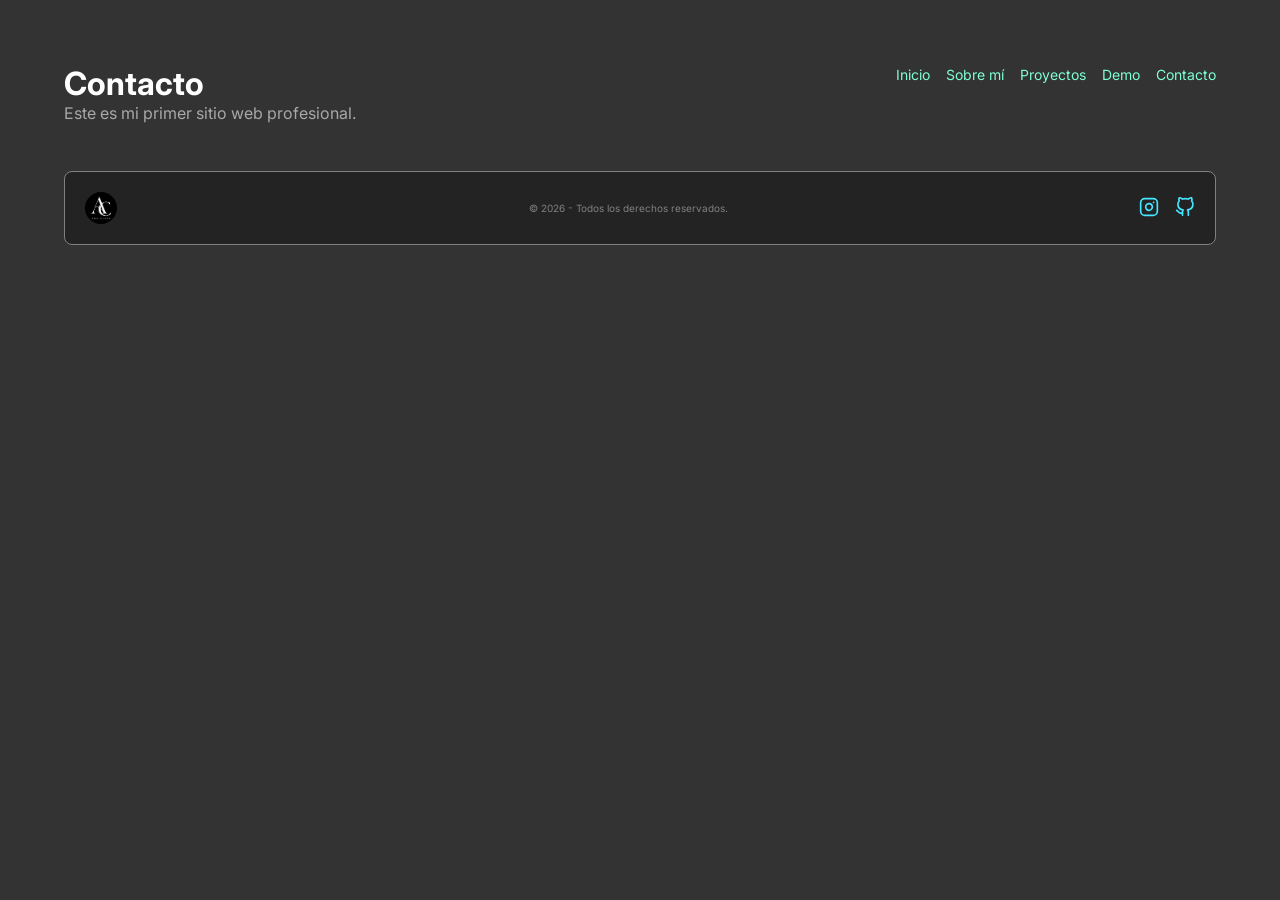
==== pages/contacto.html @ 7690a3b4 "feat: create 4 pages, link them, add logo" ====
<!doctype html>
<html lang="en">
  <head>
    <meta charset="UTF-8" />
    <meta name="viewport" content="width=device-width, initial-scale=1.0" />
    <link rel="stylesheet" href="../styles.css" />
    <link rel="preconnect" href="https://fonts.googleapis.com" />
    <link rel="preconnect" href="https://fonts.gstatic.com" crossorigin />
    <link
      href="https://fonts.googleapis.com/css2?family=Inter:ital,opsz,wght@0,14..32,100..900;1,14..32,100..900&display=swap"
      rel="stylesheet"
    />
    <title>Mi Primer Pagina</title>
  </head>
  <body>
    <main>
      <header>
        <div class="text-container">
          <h1>Contacto</h1>
          <p>Este es mi primer sitio web profesional.</p>
        </div>
        <nav>
          <ul>
            <li>
              <a href="../index.html">Inicio</a>
            </li>
            <li>
              <a href="./sobre-mi.html">Sobre mí</a>
            </li>
            <li>
              <a href="./proyectos.html">Proyectos</a>
            </li>
            <li>
              <a href="./demo.html">Demo</a>
            </li>
            <li>
              <a href="./contacto.html">Contacto</a>
            </li>
          </ul>
        </nav>
      </header>
      <section id="contacto"></section>
      <footer class="card">
        <img id="logo" src="../logo.png" alt="logo" />
        <p>&copy; 2026 - Todos los derechos reservados.</p>
        <ul>
          <li>
            <a><img id="instagram" src="../instagram.svg" alt="instagram" /></a>
          </li>
          <li>
            <a><img id="github" src="../github.svg" alt="github" /></a>
          </li>
        </ul>
      </footer>
    </main>
  </body>
</html>
---- styles.css ----
* {
  box-sizing: border-box;
  padding: 0;
  margin: 0;
}

body {
  background-color: #333333;
  font-family: "Inter", sans-serif;
  font-optical-sizing: auto;
  font-weight: normal;
  font-style: normal;
  color: white;
}

ul {
  list-style: none;
  padding: 0;
  margin: 0;
}

figcaption {
  font-size: 10px;
  color: gray;
}

main {
  padding: 4em;
  display: flex;
  flex-direction: column;
  gap: 24px;
  width: 100%;
}

header {
  display: flex;
  justify-content: space-between;
  align-items: flex-start;
}

nav ul {
  display: flex;
  gap: 16px;
}

#logo {
  border-radius: 100%;
  height: 32px;
}

a {
  color: aquamarine;
  text-decoration: none;
  font-size: 14px;
}

.card {
  background-color: rgba(0, 0, 0, 0.323);
  border: 1px solid grey;
  border-radius: 8px;
}

.profile-img {
  width: 200px;
  border-radius: 99%;
  border: 8px solid rgba(128, 128, 128, 0.422);
}

.text-container {
  & p {
    color: rgb(168, 168, 168);
  }
}

#profile-information {
  display: flex;
  flex-direction: row;
  gap: 24px;
  & #profile-picture {
    width: 400px;
    display: flex;
    flex-direction: column;
    padding: 2em;
    text-align: center;
    gap: 24px;
  }
}

#bio-container {
  display: flex;
  flex-direction: column;
  padding: 2em;
  width: 100%;
  height: fit-content;
}

.info {
  display: flex;
  justify-content: space-between;
  border-bottom: 1px solid gray;
  width: 100%;
  padding: 8px;
  margin: 16px 0 16px 0;
  & h4 {
    margin-bottom: 0.5em;
  }
  & p {
    font-size: 14px;
    color: rgb(168, 168, 168);
  }
  & div {
    width: 100%;
  }
}

.info:nth-child(4) {
  border: none;
}

.pill {
  background-color: rgba(127, 255, 212, 0.286);
  padding: 2px 8px;
  border-radius: 16px;
  width: fit-content;
  color: aquamarine !important;
}

footer {
  display: flex;
  align-items: center;
  justify-content: space-between;
  font-size: 10px;
  color: gray;
  padding: 2em;
  & ul {
    display: flex;
    gap: 16px;
    & img {
      height: 20px;
    }
  }
}

#skills {
  display: flex;
  flex-direction: column;
  padding: 2em;
  gap: 16px;
  & ul {
    display: flex;
    gap: 16px;
  }
}
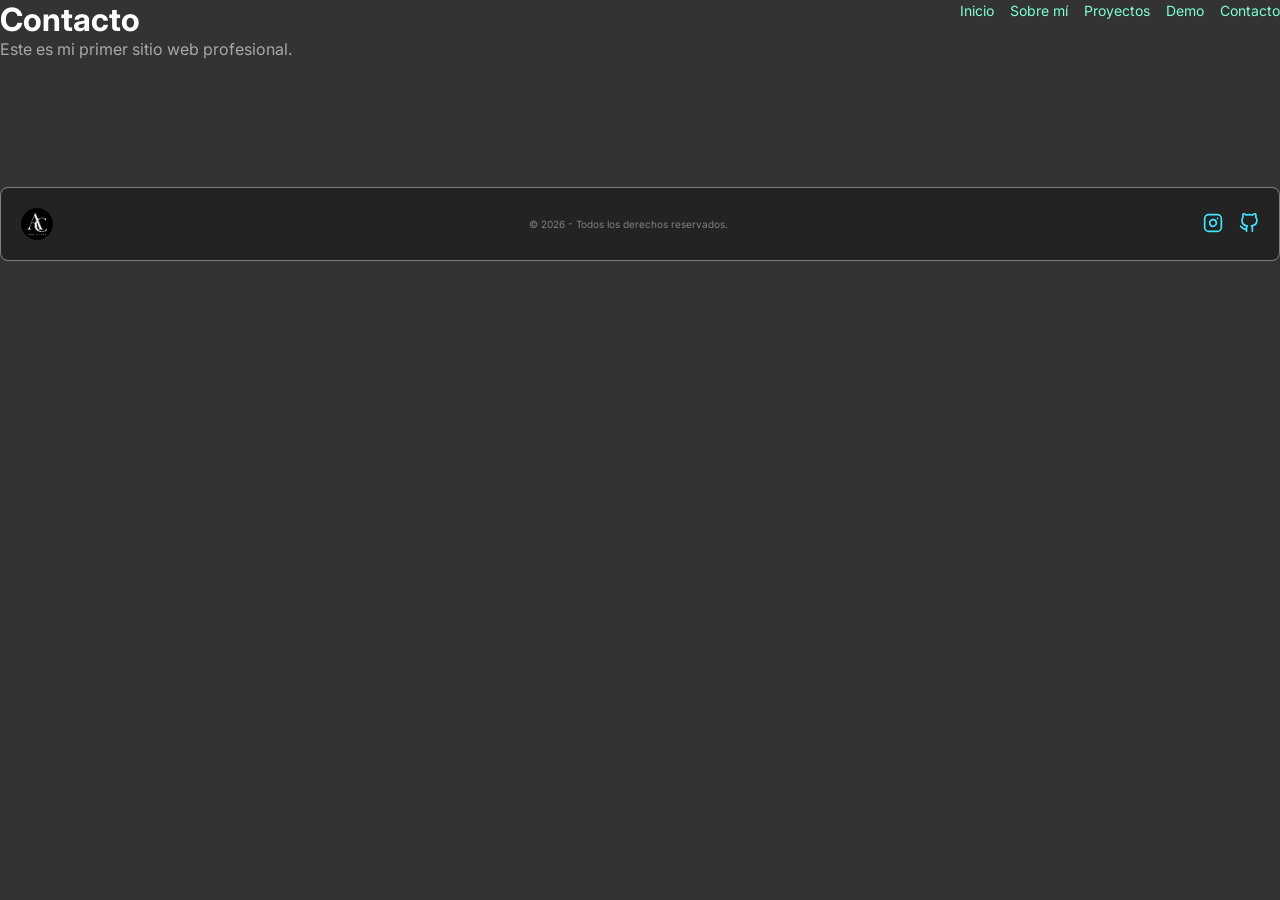
==== commit 7e0bc20f: "fix: html structure" ====
--- a/pages/contacto.html
+++ b/pages/contacto.html
@@ -13,45 +13,45 @@
     <title>Mi Primer Pagina</title>
   </head>
   <body>
-    <main>
-      <header>
-        <div class="text-container">
-          <h1>Contacto</h1>
-          <p>Este es mi primer sitio web profesional.</p>
-        </div>
-        <nav>
-          <ul>
-            <li>
-              <a href="../index.html">Inicio</a>
-            </li>
-            <li>
-              <a href="./sobre-mi.html">Sobre mí</a>
-            </li>
-            <li>
-              <a href="./proyectos.html">Proyectos</a>
-            </li>
-            <li>
-              <a href="./demo.html">Demo</a>
-            </li>
-            <li>
-              <a href="./contacto.html">Contacto</a>
-            </li>
-          </ul>
-        </nav>
-      </header>
-      <section id="contacto"></section>
-      <footer class="card">
-        <img id="logo" src="../logo.png" alt="logo" />
-        <p>&copy; 2026 - Todos los derechos reservados.</p>
+    <header>
+      <div class="text-container">
+        <h1>Contacto</h1>
+        <p>Este es mi primer sitio web profesional.</p>
+      </div>
+      <nav>
         <ul>
           <li>
-            <a><img id="instagram" src="../instagram.svg" alt="instagram" /></a>
+            <a href="../index.html">Inicio</a>
           </li>
           <li>
-            <a><img id="github" src="../github.svg" alt="github" /></a>
+            <a href="./sobre-mi.html">Sobre mí</a>
+          </li>
+          <li>
+            <a href="./proyectos.html">Proyectos</a>
+          </li>
+          <li>
+            <a href="./demo.html">Demo</a>
+          </li>
+          <li>
+            <a href="./contacto.html">Contacto</a>
           </li>
         </ul>
-      </footer>
+      </nav>
+    </header>
+    <main>
+      <section id="contacto"></section>
     </main>
+    <footer class="card">
+      <img id="logo" src="../logo.png" alt="logo" />
+      <p>&copy; 2026 - Todos los derechos reservados.</p>
+      <ul>
+        <li>
+          <a><img id="instagram" src="../instagram.svg" alt="instagram" /></a>
+        </li>
+        <li>
+          <a><img id="github" src="../github.svg" alt="github" /></a>
+        </li>
+      </ul>
+    </footer>
   </body>
 </html>
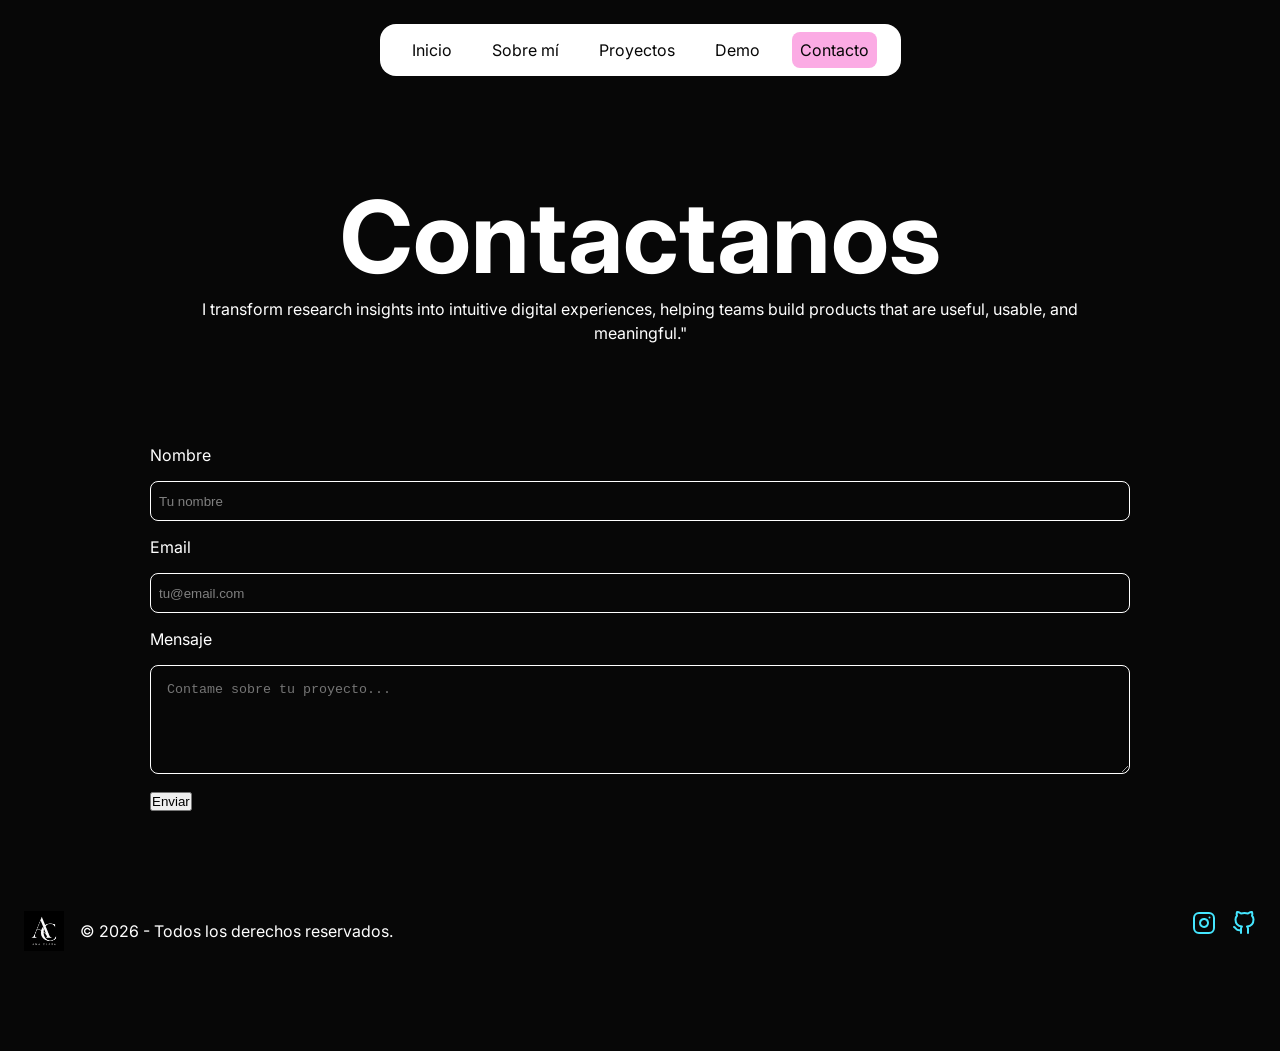
==== commit ae6f2bca: "add css to the sections" ====
--- a/pages/contacto.html
+++ b/pages/contacto.html
@@ -14,42 +14,91 @@
   </head>
   <body>
     <header>
-      <div class="text-container">
-        <h1>Contacto</h1>
-        <p>Este es mi primer sitio web profesional.</p>
-      </div>
       <nav>
         <ul>
           <li>
-            <a href="../index.html">Inicio</a>
+            <a href="#">Inicio</a>
           </li>
           <li>
-            <a href="./sobre-mi.html">Sobre mí</a>
+            <a href="sobre-mi.html">Sobre mí</a>
           </li>
           <li>
-            <a href="./proyectos.html">Proyectos</a>
+            <a href="proyectos.html">Proyectos</a>
           </li>
           <li>
-            <a href="./demo.html">Demo</a>
+            <a href="demo.html">Demo</a>
           </li>
           <li>
-            <a href="./contacto.html">Contacto</a>
+            <a class="active" href="/pages/contacto.html">Contacto</a>
           </li>
         </ul>
       </nav>
     </header>
     <main>
-      <section id="contacto"></section>
+      <section id="hero-contactos">
+        <div class="hero-text">
+          <h1>Contactanos</h1>
+          <p>
+            I transform research insights into intuitive digital experiences,
+            helping teams build products that are useful, usable, and
+            meaningful."
+          </p>
+        </div>
+      </section>
+      <section id="form">
+        <form>
+          <div class="input-group">
+            <label for="nombre">Nombre</label>
+            <input
+              type="text"
+              id="nombre"
+              name="nombre"
+              placeholder="Tu nombre"
+              required
+            />
+          </div>
+
+          <div class="input-group">
+            <label for="email">Email</label>
+            <input
+              type="email"
+              id="email"
+              name="email"
+              placeholder="tu@email.com"
+              required
+            />
+          </div>
+
+          <div class="input-group">
+            <label for="mensaje">Mensaje</label>
+            <textarea
+              id="mensaje"
+              name="mensaje"
+              rows="5"
+              placeholder="Contame sobre tu proyecto..."
+              required
+            ></textarea>
+          </div>
+
+          <button class="button-primary">Enviar</button>
+        </form>
+      </section>
     </main>
-    <footer class="card">
-      <img id="logo" src="../logo.png" alt="logo" />
-      <p>&copy; 2026 - Todos los derechos reservados.</p>
+    <footer>
+      <div id="footer-logo-container">
+        <img height="40px" id="logo" src="../logo.png" alt="logo" />
+        <p>&copy; 2026 - Todos los derechos reservados.</p>
+      </div>
       <ul>
         <li>
-          <a><img id="instagram" src="../instagram.svg" alt="instagram" /></a>
+          <a href="www.instagram.com"
+            ><img id="instagram" src="../instagram.svg" alt="instagram"
+          /></a>
         </li>
         <li>
-          <a><img id="github" src="../github.svg" alt="github" /></a>
+          <a href="www.github.com"
+            ><img id="github" src="../github.svg" alt="github"
+          /></a>
         </li>
       </ul>
     </footer>
--- a/styles.css
+++ b/styles.css
@@ -5,149 +5,250 @@
 }
 
 body {
-  background-color: #333333;
+  background-color: #070707;
   font-family: "Inter", sans-serif;
-  font-optical-sizing: auto;
-  font-weight: normal;
-  font-style: normal;
   color: white;
 }
 
+main,
+header,
+footer {
+  max-width: 1440px;
+  margin: 0 auto;
+}
+
+a {
+  text-decoration: none;
+}
+
 ul {
-  list-style: none;
-  padding: 0;
-  margin: 0;
-}
-
-figcaption {
-  font-size: 10px;
-  color: gray;
-}
-
-main {
-  padding: 4em;
+  list-style-type: none;
+}
+
+nav {
+  background-color: white;
+  padding: 16px 24px;
+  border-radius: 16px;
+  display: flex;
+  justify-content: center;
+  align-items: center;
+  margin: 24px auto 0 auto;
+  width: fit-content;
+  & ul {
+    display: flex;
+    gap: 24px;
+    list-style: none;
+    & li a {
+      font-size: 16px;
+      padding: 8px;
+      border-radius: 8px;
+      transition: all 0.5s ease;
+      color: #070707;
+    }
+    & li a:hover {
+      background-color: #fbabe4;
+    }
+  }
+}
+
+#hero {
+  padding: 100px 24px;
+  display: flex;
+  align-items: center;
+  justify-content: center;
+  gap: 24px;
+}
+
+#profile-pic {
+  height: 200px;
+  width: 200px;
+  border-radius: 100%;
+}
+
+.hero-text {
   display: flex;
   flex-direction: column;
-  gap: 24px;
-  width: 100%;
-}
-
-header {
+  & h1 {
+    font-size: 100px;
+  }
+  & .small-text {
+    color: gainsboro;
+    font-size: 12px;
+    font-weight: 600;
+    text-transform: uppercase;
+    margin-bottom: 1em;
+  }
+}
+
+.button-container {
+  display: flex;
+  gap: 16px;
+  margin-top: 24px;
+  & button {
+    padding: 1em 2em;
+    border-radius: 8px;
+  }
+  & .button-primary {
+    background-color: white;
+    color: #070707;
+    border: none;
+  }
+  & .button-primary:hover {
+    background-color: #fbabe4;
+    transition: all 0.5s ease;
+  }
+  & .button-secondary {
+    background: transparent;
+    border: 1px solid white;
+    color: white;
+  }
+  & .button-secondary:hover {
+    background-color: #fbabe4;
+    color: #070707;
+    border: 1px solid #fbabe4;
+    transition: all 0.5s ease;
+  }
+}
+
+#cards {
+  padding: 50px 24px;
+  display: flex;
+  gap: 24px;
+  & .card {
+    background: white;
+    color: #070707;
+    display: flex;
+    padding: 24px;
+    gap: 16px;
+    border-radius: 8px;
+    width: 350px;
+    & img {
+      border-radius: 8px;
+    }
+  }
+  & .card:hover {
+    background-color: #fbabe4;
+    transition: all 0.5s ease;
+  }
+}
+
+.text-container-card {
+  display: flex;
+  flex-direction: column;
+  & p {
+    font-size: 12px;
+    margin-top: 1em;
+  }
+}
+
+footer {
+  padding: 100px 24px;
   display: flex;
   justify-content: space-between;
-  align-items: flex-start;
-}
-
-nav ul {
-  display: flex;
-  gap: 16px;
-}
-
-#logo {
-  border-radius: 100%;
-  height: 32px;
-}
-
-a {
-  color: aquamarine;
-  text-decoration: none;
-  font-size: 14px;
-}
-
-.card {
-  background-color: rgba(0, 0, 0, 0.323);
-  border: 1px solid grey;
-  border-radius: 8px;
-}
-
-.profile-img {
-  width: 200px;
-  border-radius: 99%;
-  border: 8px solid rgba(128, 128, 128, 0.422);
-}
-
-.text-container {
-  & p {
-    color: rgb(168, 168, 168);
-  }
-}
-
-#profile-information {
-  display: flex;
-  flex-direction: row;
-  gap: 24px;
-  & #profile-picture {
-    width: 400px;
-    display: flex;
-    flex-direction: column;
-    padding: 2em;
-    text-align: center;
-    gap: 24px;
-  }
-}
-
-#bio-container {
-  display: flex;
-  flex-direction: column;
-  padding: 2em;
-  width: 100%;
-  height: fit-content;
-}
-
-.info {
-  display: flex;
-  justify-content: space-between;
-  border-bottom: 1px solid gray;
-  width: 100%;
-  padding: 8px;
-  margin: 16px 0 16px 0;
-  & h4 {
-    margin-bottom: 0.5em;
-  }
-  & p {
-    font-size: 14px;
-    color: rgb(168, 168, 168);
-  }
-  & div {
-    width: 100%;
-  }
-}
-
-.info:nth-child(4) {
-  border: none;
-}
-
-.pill {
-  background-color: rgba(127, 255, 212, 0.286);
-  padding: 2px 8px;
-  border-radius: 16px;
-  width: fit-content;
-  color: aquamarine !important;
-}
-
-footer {
-  display: flex;
-  align-items: center;
-  justify-content: space-between;
-  font-size: 10px;
-  color: gray;
-  padding: 2em;
   & ul {
     display: flex;
     gap: 16px;
-    & img {
-      height: 20px;
-    }
-  }
-}
-
-#skills {
+  }
+}
+
+#footer-logo-container {
+  display: flex;
+  align-items: center;
+  justify-content: center;
+  gap: 16px;
+}
+
+.active {
+  background-color: #fbabe4;
+}
+
+#hero-sobre-mi {
+  padding: 100px 24px;
+  display: flex;
+  align-items: center;
+  justify-content: center;
+  gap: 24px;
+  text-align: center;
+  max-width: 980px;
+  margin: 0 auto;
+}
+
+p {
+  line-height: 1.5;
+}
+
+#experiencia {
+  padding: 100px 24px;
+  display: flex;
+  align-items: center;
+  justify-content: center;
+  gap: 24px;
+  text-align: center;
+  max-width: 980px;
+  margin: 0 auto;
+  & h3 {
+    color: white;
+    margin-bottom: 8px;
+  }
+  & p {
+    color: gainsboro;
+  }
+  article {
+    text-align: left;
+    & ul {
+      list-style-type: disc;
+      margin-top: 1em;
+    }
+  }
+}
+
+.project-card {
+  width: 980px;
+  display: flex;
+  gap: 24px;
+  align-items: center;
+  justify-content: center;
+  margin: 0 auto;
+}
+
+#hero-contactos {
+  padding: 100px 24px;
+  display: flex;
+  align-items: center;
+  justify-content: center;
+  gap: 24px;
+  text-align: center;
+  max-width: 980px;
+  margin: 0 auto;
+}
+
+.input-group {
   display: flex;
   flex-direction: column;
-  padding: 2em;
   gap: 16px;
-  & ul {
-    display: flex;
-    gap: 16px;
-  }
-}
+  margin-bottom: 1em;
+  & input {
+    height: 40px;
+    background-color: transparent;
+    border: 1px solid white;
+    padding: 8px;
+    border-radius: 8px;
+    color: white;
+  }
+  & textarea {
+    background-color: transparent;
+    border: 1px solid white;
+    padding: 16px;
+    border-radius: 8px;
+    color: white;
+  }
+}
+
+#form {
+  max-width: 980px;
+  margin: 0 auto;
+}
+
+input::placeholder {
+  color: gray;
+}
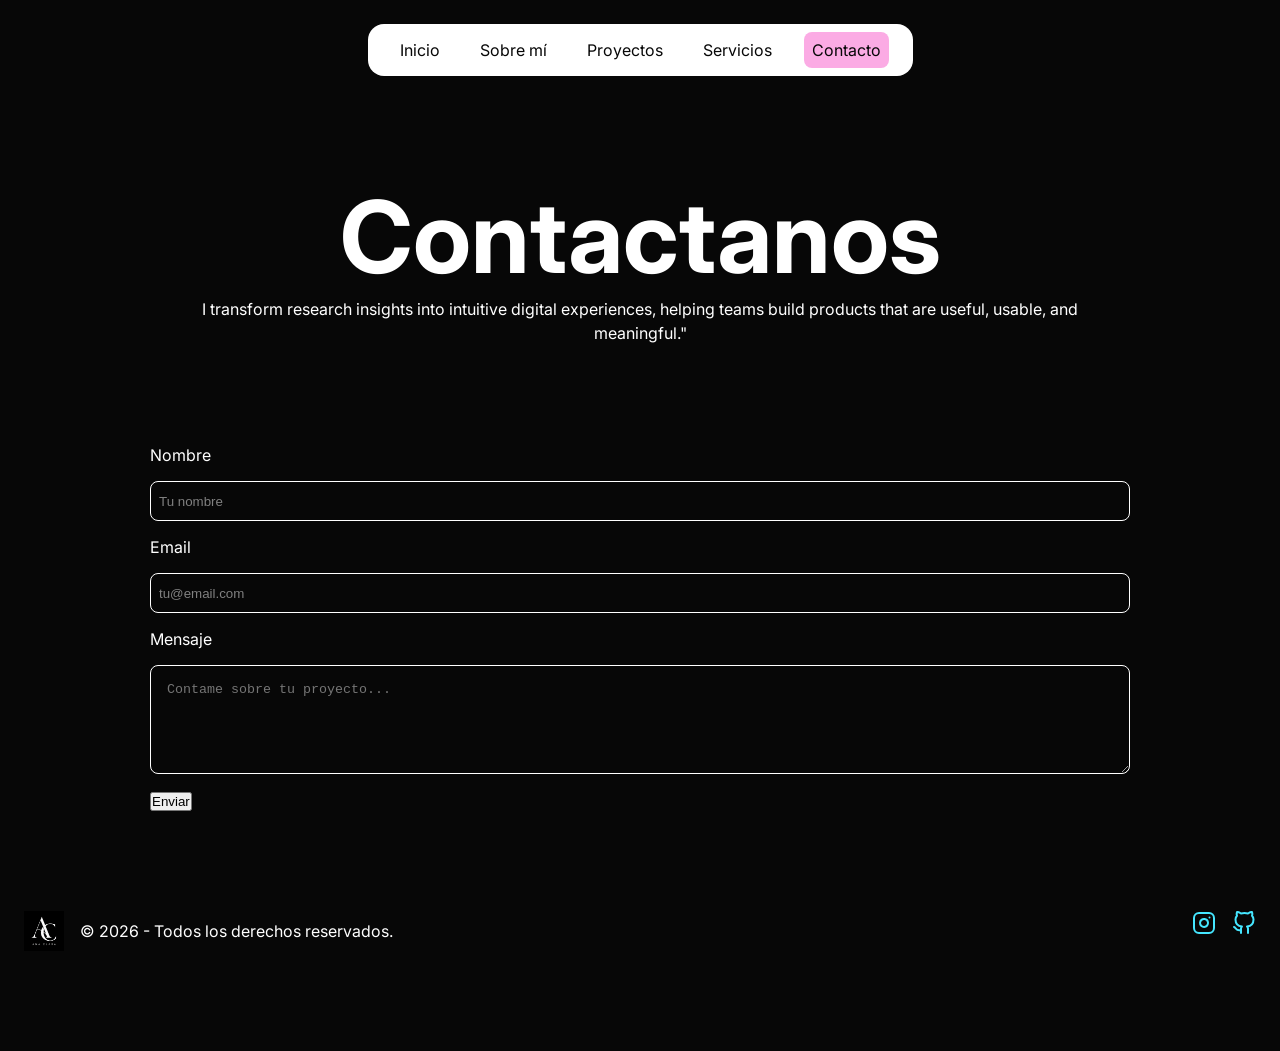
==== commit 53d8c5aa: "correcciones" ====
--- a/pages/contacto.html
+++ b/pages/contacto.html
@@ -3,7 +3,7 @@
   <head>
     <meta charset="UTF-8" />
     <meta name="viewport" content="width=device-width, initial-scale=1.0" />
-    <link rel="stylesheet" href="../styles.css" />
+    <link rel="stylesheet" href="../styles/styles.css" />
     <link rel="preconnect" href="https://fonts.googleapis.com" />
     <link rel="preconnect" href="https://fonts.gstatic.com" crossorigin />
     <link
@@ -26,7 +26,7 @@
             <a href="proyectos.html">Proyectos</a>
           </li>
           <li>
-            <a href="demo.html">Demo</a>
+            <a href="servicios.html">Servicios</a>
           </li>
           <li>
             <a class="active" href="/pages/contacto.html">Contacto</a>
--- a/styles/styles.css
+++ b/styles/styles.css
@@ -0,0 +1,264 @@
+/*Estilos Globales*/
+
+* {
+  box-sizing: border-box;
+  padding: 0;
+  margin: 0;
+}
+
+body {
+  background-color: #070707;
+  font-family: "Inter", sans-serif;
+  color: white;
+}
+
+main,
+header,
+footer {
+  max-width: 1440px;
+  margin: 0 auto;
+}
+
+a {
+  text-decoration: none;
+}
+
+/*Estilos Navegacion*/
+
+ul {
+  list-style-type: none;
+}
+
+nav {
+  background-color: white;
+  padding: 16px 24px;
+  border-radius: 16px;
+  display: flex;
+  justify-content: center;
+  align-items: center;
+  margin: 24px auto 0 auto;
+  width: fit-content;
+  & ul {
+    display: flex;
+    gap: 24px;
+    list-style: none;
+    & li a {
+      font-size: 16px;
+      padding: 8px;
+      border-radius: 8px;
+      transition: all 0.5s ease;
+      color: #070707;
+    }
+    & li a:hover {
+      background-color: #fbabe4;
+    }
+  }
+}
+
+/*Estilos Hero*/
+
+#hero {
+  padding: 100px 24px;
+  display: flex;
+  align-items: center;
+  justify-content: center;
+  gap: 24px;
+}
+
+#profile-pic {
+  height: 200px;
+  width: 200px;
+  border-radius: 100%;
+}
+
+.hero-text {
+  display: flex;
+  flex-direction: column;
+  & h1 {
+    font-size: 100px;
+  }
+  & .small-text {
+    color: gainsboro;
+    font-size: 12px;
+    font-weight: 600;
+    text-transform: uppercase;
+    margin-bottom: 1em;
+  }
+}
+
+.button-container {
+  display: flex;
+  gap: 16px;
+  margin-top: 24px;
+  & button {
+    padding: 1em 2em;
+    border-radius: 8px;
+  }
+  & .button-primary {
+    background-color: white;
+    color: #070707;
+    border: none;
+  }
+  & .button-primary:hover {
+    background-color: #fbabe4;
+    transition: all 0.5s ease;
+  }
+  & .button-secondary {
+    background: transparent;
+    border: 1px solid white;
+    color: white;
+  }
+  & .button-secondary:hover {
+    background-color: #fbabe4;
+    color: #070707;
+    border: 1px solid #fbabe4;
+    transition: all 0.5s ease;
+  }
+}
+
+/*Estilos Cards*/
+
+#cards {
+  padding: 50px 24px;
+  display: flex;
+  gap: 24px;
+  & .card {
+    background: white;
+    color: #070707;
+    display: flex;
+    padding: 24px;
+    gap: 16px;
+    border-radius: 8px;
+    width: 350px;
+    & img {
+      border-radius: 8px;
+    }
+  }
+  & .card:hover {
+    background-color: #fbabe4;
+    transition: all 0.5s ease;
+  }
+}
+
+.text-container-card {
+  display: flex;
+  flex-direction: column;
+  & p {
+    font-size: 12px;
+    margin-top: 1em;
+  }
+}
+
+/*Estilos Footer*/
+
+footer {
+  padding: 100px 24px;
+  display: flex;
+  justify-content: space-between;
+  & ul {
+    display: flex;
+    gap: 16px;
+  }
+}
+
+#footer-logo-container {
+  display: flex;
+  align-items: center;
+  justify-content: center;
+  gap: 16px;
+}
+
+.active {
+  background-color: #fbabe4;
+}
+
+#hero-sobre-mi {
+  padding: 100px 24px;
+  display: flex;
+  align-items: center;
+  justify-content: center;
+  gap: 24px;
+  text-align: center;
+  max-width: 980px;
+  margin: 0 auto;
+}
+
+p {
+  line-height: 1.5;
+}
+
+#experiencia {
+  padding: 100px 24px;
+  display: flex;
+  align-items: center;
+  justify-content: center;
+  gap: 24px;
+  text-align: center;
+  max-width: 980px;
+  margin: 0 auto;
+  & h3 {
+    color: white;
+    margin-bottom: 8px;
+  }
+  & p {
+    color: gainsboro;
+  }
+  article {
+    text-align: left;
+    & ul {
+      list-style-type: disc;
+      margin-top: 1em;
+    }
+  }
+}
+
+.project-card {
+  width: 980px;
+  display: flex;
+  gap: 24px;
+  align-items: center;
+  justify-content: center;
+  margin: 0 auto;
+}
+
+#hero-contactos {
+  padding: 100px 24px;
+  display: flex;
+  align-items: center;
+  justify-content: center;
+  gap: 24px;
+  text-align: center;
+  max-width: 980px;
+  margin: 0 auto;
+}
+
+.input-group {
+  display: flex;
+  flex-direction: column;
+  gap: 16px;
+  margin-bottom: 1em;
+  & input {
+    height: 40px;
+    background-color: transparent;
+    border: 1px solid white;
+    padding: 8px;
+    border-radius: 8px;
+    color: white;
+  }
+  & textarea {
+    background-color: transparent;
+    border: 1px solid white;
+    padding: 16px;
+    border-radius: 8px;
+    color: white;
+  }
+}
+
+#form {
+  max-width: 980px;
+  margin: 0 auto;
+}
+
+input::placeholder {
+  color: gray;
+}
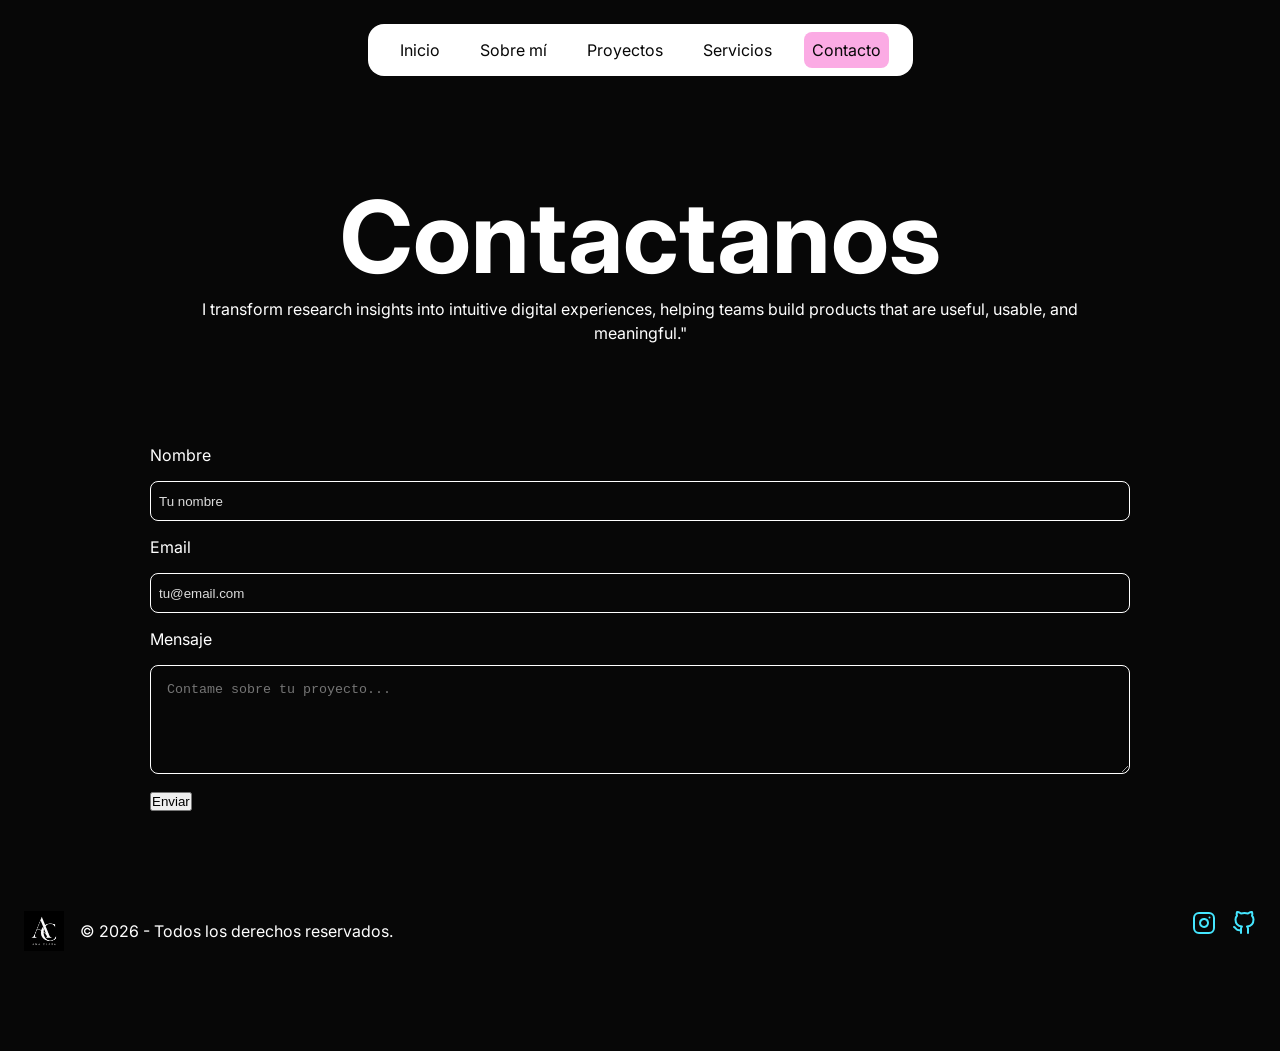
==== commit 6ea8861d: "fixes" ====
--- a/pages/contacto.html
+++ b/pages/contacto.html
@@ -20,22 +20,22 @@
             <a href="#">Inicio</a>
           </li>
           <li>
-            <a href="sobre-mi.html">Sobre mí</a>
+            <a href="./sobre-mi.html">Sobre mí</a>
           </li>
           <li>
-            <a href="proyectos.html">Proyectos</a>
+            <a href="./proyectos.html">Proyectos</a>
           </li>
           <li>
-            <a href="servicios.html">Servicios</a>
+            <a href="./servicios.html">Servicios</a>
           </li>
           <li>
-            <a class="active" href="/pages/contacto.html">Contacto</a>
+            <a class="active" href="./contacto.html">Contacto</a>
           </li>
         </ul>
       </nav>
     </header>
     <main>
-      <section id="hero-contactos">
+      <section class="hero-contactos">
         <div class="hero-text">
           <h1>Contactanos</h1>
           <p>
--- a/styles/styles.css
+++ b/styles/styles.css
@@ -7,9 +7,19 @@
 }
 
 body {
-  background-color: #070707;
+  background-color: var(--black-color);
   font-family: "Inter", sans-serif;
-  color: white;
+  color: var(--white-color);
+}
+
+:root {
+  --primary-color: #fbabe4;
+  --secondary-color: #1e293b;
+  --white-color: white;
+  --black-color: #070707;
+  --gray-color: gainsboro;
+  --spacing: 16px;
+  --border-radius: 16px;
 }
 
 main,
@@ -30,7 +40,7 @@
 }
 
 nav {
-  background-color: white;
+  background-color: var(--white-color);
   padding: 16px 24px;
   border-radius: 16px;
   display: flex;
@@ -47,10 +57,10 @@
       padding: 8px;
       border-radius: 8px;
       transition: all 0.5s ease;
-      color: #070707;
+      color: var(--black-color);
     }
     & li a:hover {
-      background-color: #fbabe4;
+      background-color: var(--primary-color);
     }
   }
 }
@@ -78,7 +88,7 @@
     font-size: 100px;
   }
   & .small-text {
-    color: gainsboro;
+    color: var(--gray-color);
     font-size: 12px;
     font-weight: 600;
     text-transform: uppercase;
@@ -95,23 +105,23 @@
     border-radius: 8px;
   }
   & .button-primary {
-    background-color: white;
-    color: #070707;
+    background-color: var(--white-color);
+    color: var(--black-color);
     border: none;
   }
   & .button-primary:hover {
-    background-color: #fbabe4;
+    background-color: var(--primary-color);
     transition: all 0.5s ease;
   }
   & .button-secondary {
     background: transparent;
-    border: 1px solid white;
-    color: white;
+    border: 1px solid var(--white-color);
+    color: var(--white-color);
   }
   & .button-secondary:hover {
-    background-color: #fbabe4;
-    color: #070707;
-    border: 1px solid #fbabe4;
+    background-color: var(--primary-color);
+    color: var(--black-color);
+    border: 1px solid var(--primary-color);
     transition: all 0.5s ease;
   }
 }
@@ -123,8 +133,8 @@
   display: flex;
   gap: 24px;
   & .card {
-    background: white;
-    color: #070707;
+    background: var(--white-color);
+    color: var(--black-color);
     display: flex;
     padding: 24px;
     gap: 16px;
@@ -135,7 +145,7 @@
     }
   }
   & .card:hover {
-    background-color: #fbabe4;
+    background-color: var(--primary-color);
     transition: all 0.5s ease;
   }
 }
@@ -169,10 +179,10 @@
 }
 
 .active {
-  background-color: #fbabe4;
-}
-
-#hero-sobre-mi {
+  background-color: var(--primary-color);
+}
+
+.hero-sobre-mi {
   padding: 100px 24px;
   display: flex;
   align-items: center;
@@ -197,11 +207,11 @@
   max-width: 980px;
   margin: 0 auto;
   & h3 {
-    color: white;
+    color: var(--white-color);
     margin-bottom: 8px;
   }
   & p {
-    color: gainsboro;
+    color: var(--gray-color);
   }
   article {
     text-align: left;
@@ -221,7 +231,8 @@
   margin: 0 auto;
 }
 
-#hero-contactos {
+.hero-contactos,
+.hero-servicios {
   padding: 100px 24px;
   display: flex;
   align-items: center;
@@ -240,17 +251,17 @@
   & input {
     height: 40px;
     background-color: transparent;
-    border: 1px solid white;
+    border: 1px solid var(--white-color);
     padding: 8px;
     border-radius: 8px;
-    color: white;
+    color: var(--white-color);
   }
   & textarea {
     background-color: transparent;
-    border: 1px solid white;
+    border: 1px solid var(--white-color);
     padding: 16px;
     border-radius: 8px;
-    color: white;
+    color: var(--white-color);
   }
 }
 
@@ -260,5 +271,5 @@
 }
 
 input::placeholder {
-  color: gray;
-}
+  color: var(--gray-color);
+}
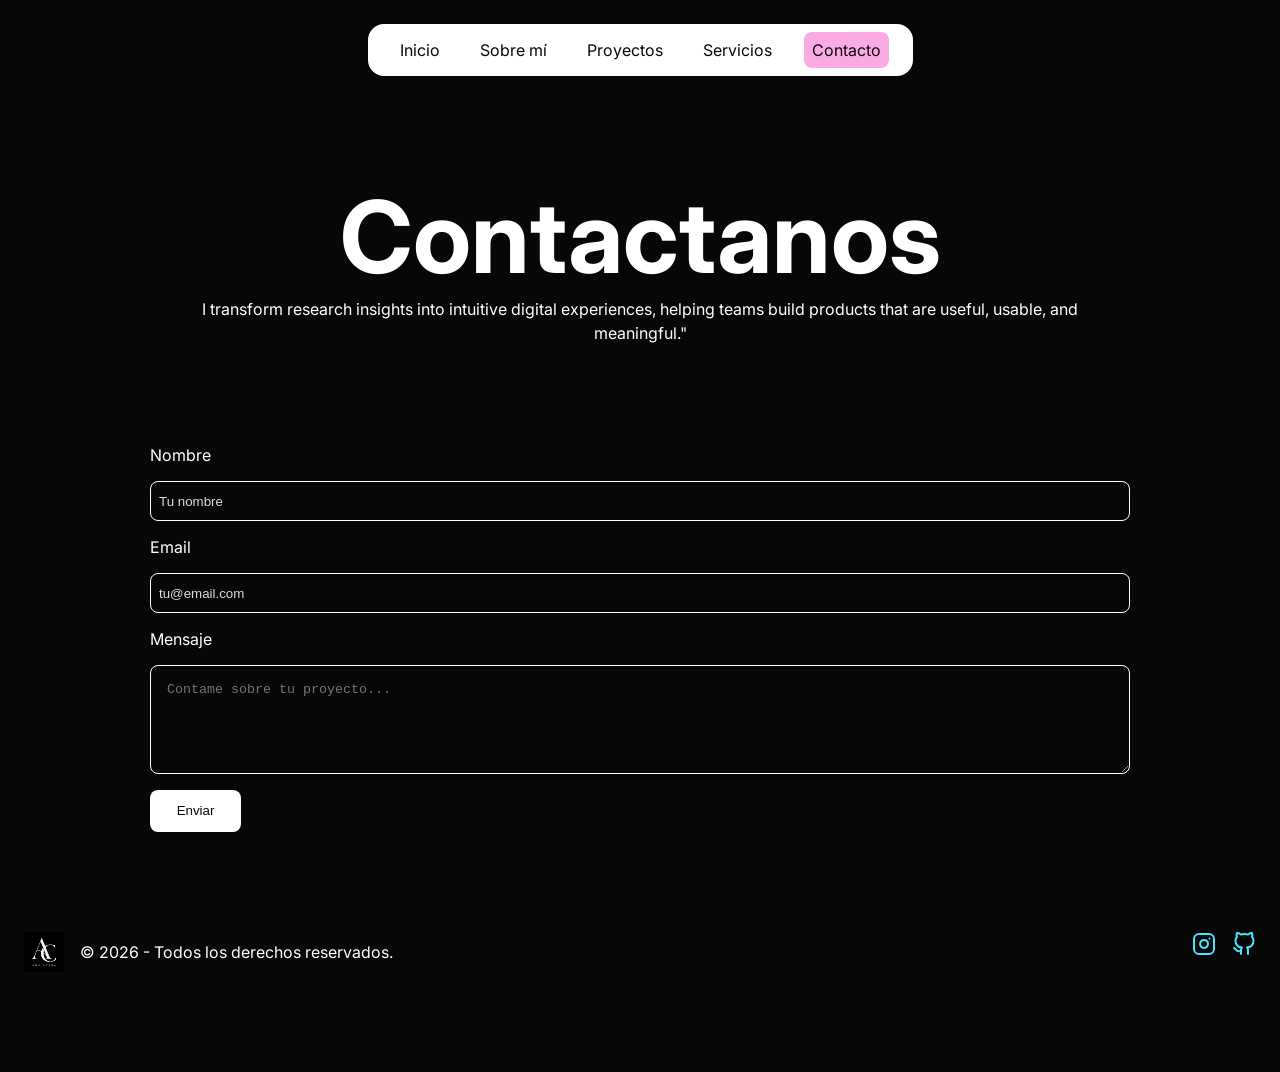
==== commit 0af87f7e: "fix navigation" ====
--- a/pages/contacto.html
+++ b/pages/contacto.html
@@ -17,7 +17,7 @@
       <nav>
         <ul>
           <li>
-            <a href="#">Inicio</a>
+            <a href="../index.html">Inicio</a>
           </li>
           <li>
             <a href="./sobre-mi.html">Sobre mí</a>
--- a/styles/styles.css
+++ b/styles/styles.css
@@ -29,6 +29,12 @@
   margin: 0 auto;
 }
 
+header {
+  display: flex;
+  align-items: center;
+  color: var(--white-color);
+}
+
 a {
   text-decoration: none;
 }
@@ -42,7 +48,7 @@
 nav {
   background-color: var(--white-color);
   padding: 16px 24px;
-  border-radius: 16px;
+  border-radius: var(--border-radius);
   display: flex;
   justify-content: center;
   align-items: center;
@@ -268,6 +274,17 @@
 #form {
   max-width: 980px;
   margin: 0 auto;
+  & button {
+    padding: 1em 2em;
+    border-radius: 8px;
+    background-color: var(--white-color);
+    color: var(--black-color);
+    border: none;
+  }
+  & button:hover {
+    background-color: var(--primary-color);
+    transition: all 0.5s ease;
+  }
 }
 
 input::placeholder {
